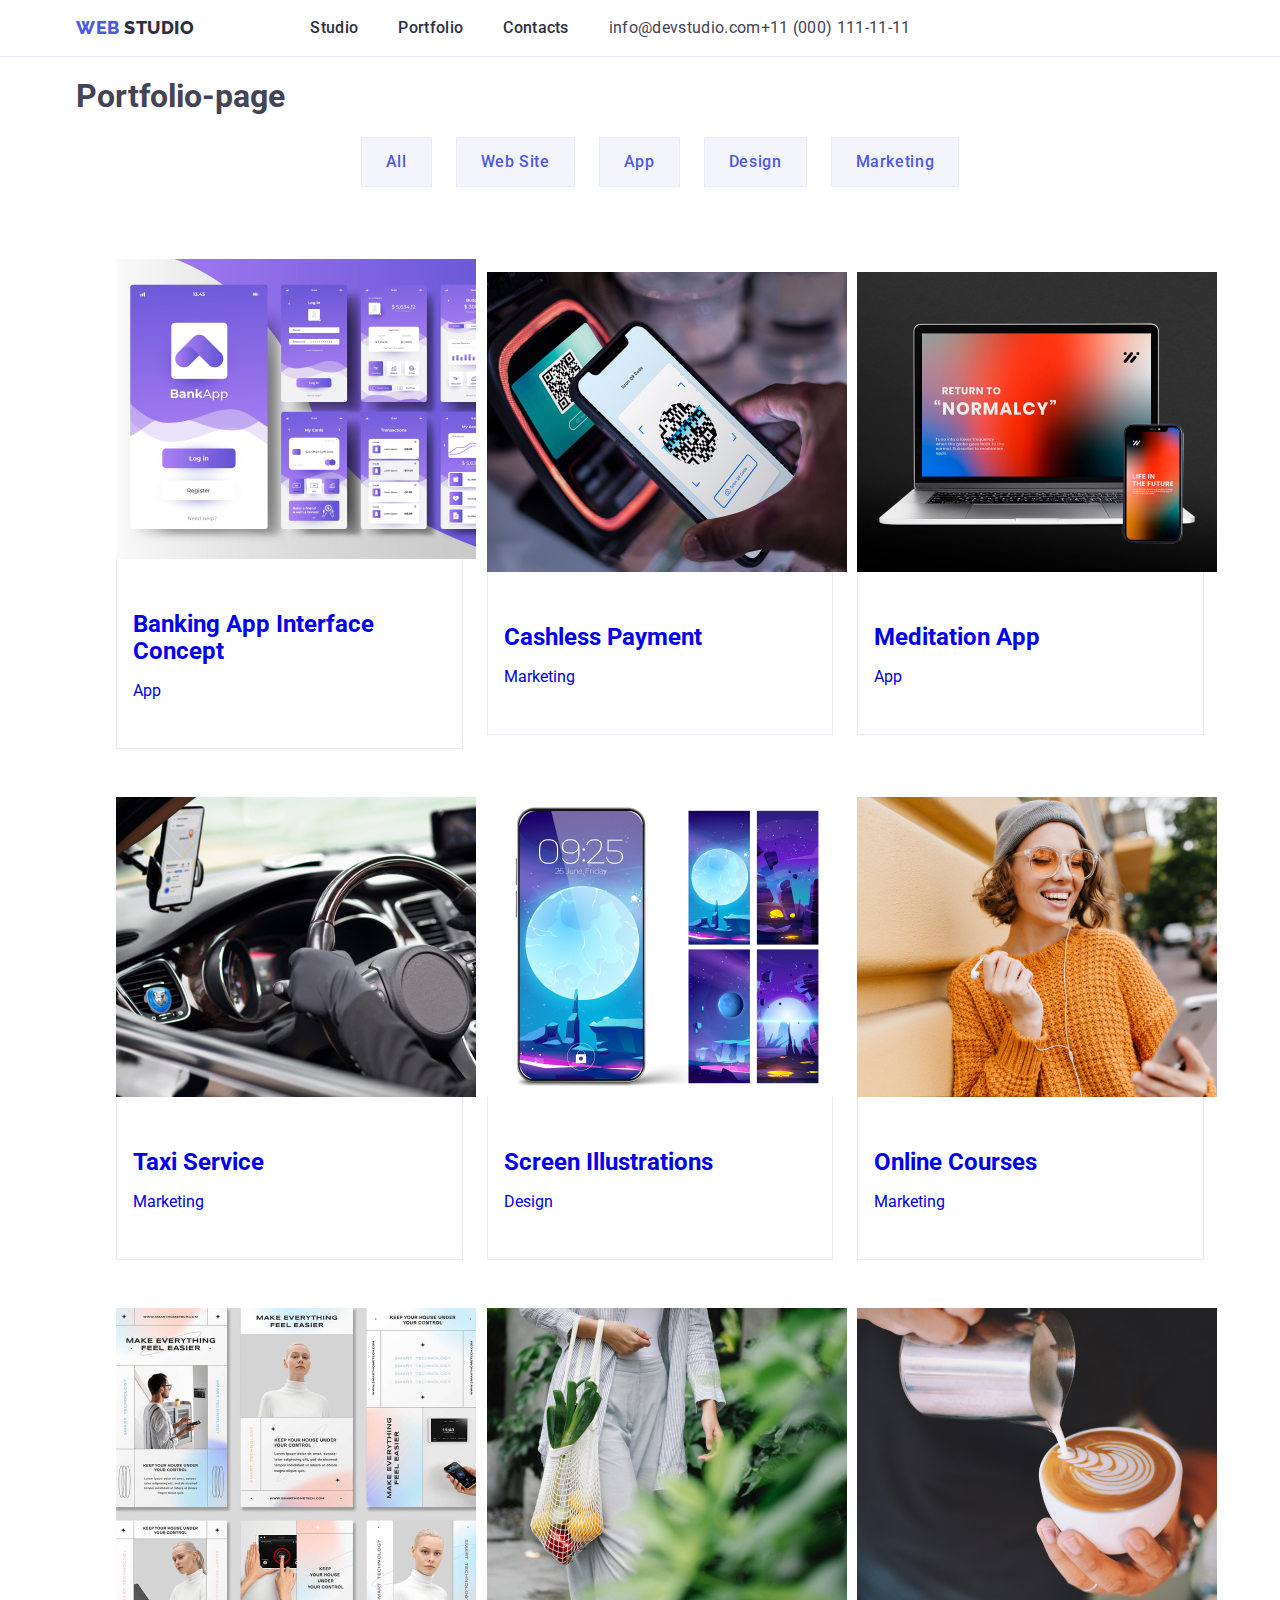
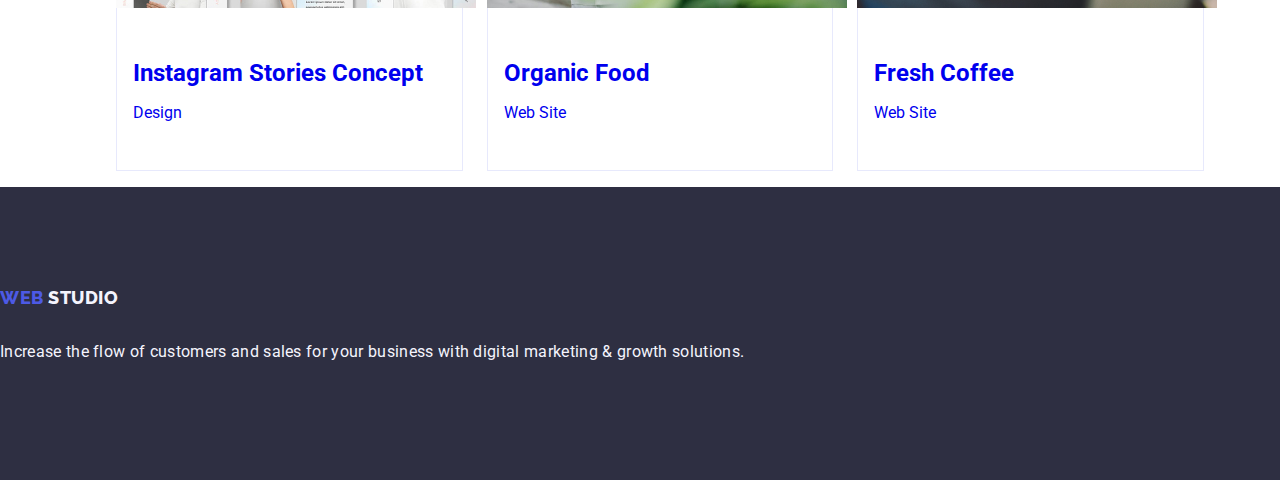
==== portfolio.html @ 375fd982 "Summarý" ====
<!DOCTYPE html>
<html lang="en">
<head>
    <meta charset="UTF-8">
    <meta name="viewport" content="width=device-width, initial-scale=1.0">
    <title>Portfolio</title>
    <link rel="preconnect" href="https://fonts.googleapis.com">
    <link rel="preconnect" href="https://fonts.gstatic.com" crossorigin>
    <link href="https://fonts.googleapis.com/css2?family=Raleway:wght@800&family=Roboto:wght@400;500;700&display=swap" rel="stylesheet">
    <link href="https://cdnjs.cloudflare.com/ajax/libs/modern-normalize/2.0.0/modern-normalize.min.css" rel="stylesheet">
    <link rel="stylesheet" href="./css/styles.css"/>
</head>

<body>

<header class="main-header"> 
    <div class="container navigation-portfolio">        
     <nav class="list list-navigation-portfolio"> 
         <a href="./index.html" class="link logo"> Web <span class= "logo-part-two"> Studio </span></a> 
         <ul class="list menu-navigation-portfolio">
            <li> <a class="link link-menu" href="./index.html" > Studio </a> </li>
            <li> <a class="link link-menu" href="./portfolio.html" > Portfolio </a> </li>
            <li> <a href="" class="link link-menu"> Contacts </a> </li>
        </ul>    
    </nav>
<address class="address">
    <ul class="list"> 
            <li> <a href="mailto:info@devstudio.com" class="link contact"> info@devstudio.com </a> </li>
            <li> <a href="tel:+110001111111" class="link contact"> +11 (000) 111-11-11</a> </li>
    </ul>
</address>
    </div>  
</header>    

<main>
<section class="section--portfolio">
<div class="container">       
    <h1> Portfolio-page</h1>
        <ul class="list list-section-portfolio">    
            <li><button type="button" class="button-portfolio">All</button></li> 
            <li><button type="button" class="button-portfolio">Web Site</button></li> 
            <li><button type="button" class="button-portfolio">App</button></li> 
            <li><button type="button" class="button-portfolio">Design</button></li> 
            <li><button type="button" class="button-portfolio">Marketing</button></li> 
        </ul> 

    <ul class="list list-portfolio"> 
        <li class="list-portfolio-two">   
            <a class="link" href="./index.html"> 
                    <img src="./images/banking-app.jpg" alt="banking-app-picture" width="360"/>
                <div class="container-portfolio">
                    <h2 class="h-two-portfolio">Banking App Interface Concept</h2>
                    <p class="paragraph-portfolio">App</p> 
                </div>
            </a>     
        </li> 
        
        <li class="list-portfolio-two">    
            <a class="link" href="./index.html">
                    <img src="./images/phone-payment.jpg" alt="phone-payment-picture" width="360"/> 
                 <div class="container-portfolio">
                    <h2 class="h-two-portfolio">Cashless Payment</h2> 
                    <p class="paragraph-portfolio">Marketing</p> 
                 </div>
            </a> 
        </li>
     
        <li class="list-portfolio-two">    
            <a class="link" href="./index.html">
                    <img src="./images/meditaion-app.jpg" alt="meditation-app-picture"  width="360"/> 
                 <div class="container-portfolio">
                    <h2 class="h-two-portfolio">Meditation App</h2> 
                    <p class="paragraph-portfolio">App</p>
                </div>
            </a> 
        </li>
    
        <li class="list-portfolio-two">    
            <a class="link" href="./index.html">
                    <img src="./images/taxi-service.jpg" alt="taxi-service-picture"  width="360"/> 
                <div class="container-portfolio">
                    <h2 class="h-two-portfolio">Taxi Service</h2> 
                    <p class="paragraph-portfolio">Marketing</p>   
                </div> 
            </a> 
        </li>
           
        <li class="list-portfolio-two">    
            <a class="link" href="./index.html">
                    <img src="./images/screen-ilustration.jpg" alt="screen-ilustration-picture" width="360"/> 
                 <div class="container-portfolio">
                    <h2 class="h-two-portfolio">Screen Illustrations</h2> 
                    <p class="paragraph-portfolio">Design</p>
                 </div>
            </a> 

        </li>

        <li class="list-portfolio-two"> 
            <a class="link" href="./index.html">
                 <img src="./images/online-coursers.jpg" alt="online-coursers-picture"  width="360"/>
                 <div class="container-portfolio">
                    <h2 class="h-two-portfolio">Online Courses</h2> 
                    <p class="paragraph-portfolio">Marketing</p>
                </div>
            </a> 
        </li>
           
        <li class="list-portfolio-two">    
            <a class="link" href="./index.html">
                    <img src="./images/instagram-stories.jpg" alt="instagram-stories-picture"   width="360"/>
                 <div class="container-portfolio">
                    <h2 class="h-two-portfolio">Instagram Stories Concept</h2> 
                    <p class="paragraph-portfolio">Design</p>
                </div>
            </a>    
        </li>

        <li class="list-portfolio-two">    
            <a class="link" href="./index.html">         
                    <img src="./images/organic-food.jpg" alt="organic-food-picture"   width="360"/> 
                <div class="container-portfolio">
                    <h2 class="h-two-portfolio">Organic Food</h2> 
                    <p class="paragraph-portfolio">Web Site</p>
                </div>
            </a> 
        </li>

        <li class="list-portfolio-two">    
            <a class="link" href="./index.html">
                    <img src="./images/coffee-pict.jpg" alt="coffee-picture"  width="360"/> 
                <div class="container-portfolio">
                    <h2 class="h-two-portfolio">Fresh Coffee</h2> 
                    <p class="paragraph-portfolio">Web Site</p> 
                </div>
            </a> 
        </li>    
    </ul>
</div>
</section>
</main>

<footer class="footer"> 
    <a href="index.html" class="link logo-footer"> Web <span class= "logo-part-two-footer"> Studio </span></a> 
    <p class="paragraph-footer">Increase the flow of customers and sales for your business with digital marketing & growth solutions.</p>
</footer>

</body>

</html>
---- css/styles.css ----
.list{
    list-style: none;
    text-decoration: none;
    display: flex;
    align-items: center;
}

.link{
    text-decoration: none;     
}

:root {
    --text-color: #2E2F42;
    --firstword-text-color: #4D5AE5;
    --backgroud-color: #2e2f42;
    --paragraph-color: #434455;
    --white-color: #F4F4FD;
    --body-color: #FFFFFF;
}

body {
    font-family: "Roboto", sans-serif;
    color: #434455;
    background-color: var(--body-color);
    letter-spacing: 0.02;
}

img {
    display: block;
}

/* header*/

.main-header{
    border-bottom: 1px solid #e7e9fc;
}
    
.navigation{
    display: flex;
    width: 1158px;
    margin: 0 auto;
    padding: 0 15px;
}

.menu {
    display: flex;
    gap: 40px;
}

.logo {
    color: var(--firstword-text-color);
    font-family: Raleway, sans-serif;
    font-size: 18px;
    font-style: normal;
    font-weight: 800;
    letter-spacing: 0.03em;
    text-transform: uppercase;
    text-decoration: none;
    line-height: 1.17;
    margin-right: 76px;
    gap: 40px;
}

.logo-part-two {
    color: var(--text-color);
}

.link-menu {
    color: var(--text-color);
    font-family: Roboto, sans-serif;
    font-size: 16px;
    font-style: normal;
    font-weight: 500;
    line-height: 1.5;
    letter-spacing: 0.02em;
    padding: 24px 0;
}

.link-menu:hover,
.link-menu:focus {
    color: #404BBF;
}

.address {
    font-style: normal;
    display: flex;
    gap: 40px;
}

.contact {
    color: #434455;
    font-family: Roboto, sans-serif;
    font-size: 16px;
    font-style: normal;
    font-weight: 400;
    line-height: 24px;
    letter-spacing: 0.32px;
    text-decoration: none;
}

.contact:hover,
.contact:focus {
    color: #404bbf
}


/*main*/
/*section 1*/
.section-one {
    background-color: #2e2f42;
    padding: 188px 0;
}

.main-text {
    background-color: var(--backgroud-color);
    color: #ffffff;
    text-align: center;
    font-family: Roboto, sans-serif;
    font-size: 56px;
    font-style: normal;
    font-weight: 700;
    line-height: 1.07;
    letter-spacing: 0.02em;
    max-width: 496px;
}

.main-page-button {
    background-color: #4D5AE5;
    color: #ffffff;
    font-family: Roboto, sans-serif;
    font-size: 16px;
    font-style: normal;
    font-weight: 500;
    line-height: 1.5;
    letter-spacing: 0.04em;
    display: block;
    min-width: 169px;
    height: 56px;
    border: none;
    border-radius: 4px;
    cursor: pointer;
}

.main-page-button:hover,
.main-page-button:focus {
    background-color: #404BBF
}

/*section 2*/

.strenghts{

}

.section-two {
    padding: 120px 0;
    display: flex;
    gap: 24px;
}

.list-section-two {
    width: calc((100% - 72px) / 4);
}

.paragraph {
    color: var(--paragraph-color);
    font-family: Roboto, sans-serif;
    font-size: 16px;
    font-style: normal;
    font-weight: 400;
    line-height: 1.5;
    letter-spacing: 0.32px;
    margin-bottom: 8px;
}

/*section 3*/

.section-three {
    padding-bottom: 120px;
}

.text-wawd {
    color: var(--text-color);
    text-align: center;
    font-family: Roboto, sans-serif;
    font-size: 36px;
    font-style: normal;
    font-weight: 700;
    line-height: 1.11;
    letter-spacing: 0.02em;
    text-transform: capitalize;
    margin-bottom: 72px;
}

.spysok-section-three {
    display: flex;
    gap: 24px;
}

.list-section-three {
    width: calc((100% - 48px) / 3);
}

/*section 4*/

.section-four {
    background-color: #F4F4FD;
    padding: 120px 0;
}

.text-our-team {
    color: var(--text-color);
    text-align: center;
    font-family: Robotom, sens-serif;
    font-size: 36px;
    font-style: normal;
    font-weight: 700;
    line-height: 1.11;
    letter-spacing: 0.02em;
    text-transform: capitalize;
    margin-bottom: 72px;
}

.list-section-four {
    display: flex;
    gap: 24px;
}

.section-four-li {
    background-color: #FFFFFF;
    width: calc((100% - 72px) / 4);
    border-radius: 0px 0px 4px 4px;
}

.name-job {
    padding: 32px 0;
}

.header-section-four {
    color: var(--text-color);
    text-align: center;
    font-family: Roboto, sans-serif;
    font-size: 20px;
    font-style: normal;
    font-weight: 500;
    line-height: 1.2;
    letter-spacing: 0.02em;
    margin-bottom: 8px;
}

.paragraph-our-team {
    color: var(--paragraph-color);
    text-align: center;
    font-family: Roboto;
    font-size: 16px;
    font-style: normal;
    font-weight: 400;
    line-height: 1.5;
    letter-spacing: 0.02em;
}

/*footer*/

.footer {
    background-color: var(--backgroud-color);
    padding: 100px 0;
}

.logo-footer {
    color: var(--firstword-text-color);
    font-family: Raleway, sans-serif;
    font-size: 18px;
    font-style: normal;
    font-weight: 800;
    letter-spacing: 0.03em;
    text-transform: uppercase;
    text-decoration: none;
    line-height: 1.17;
    display: inline-block;
    margin-bottom: 16px;
    max-width: 264px;
}

.logo-part-two-footer {
    color: #f4f4fd;
}

.paragraph-footer {
    color: var(--white-color);
    font-family: Roboto, sans-serif;
    font-size: 16px;
    font-style: normal;
    font-weight: 400;
    line-height: 1.5;
    letter-spacing: 0.02em;
}



/*portfolio page*/

/*header portfolio*/

/*+main header*/

.navigation-portfolio{
    display: flex;
    width: 1158px;
    margin: 0 auto;
    padding: 0 15px;
}

.list-navigation-portfolio {
    display: flex;
    align-items: center;
}

/*+logo*/

/*+logo-part-two*/

.menu-navigation-portfolio {
    display: flex;
    gap: 40px;
}

/*+link-menu*/

.container{
    width: 1158px;
    margin: 0 auto;
    padding: 0 15px;
}

/*+address*/

/*+contact*/


/*main-page-portfolio*/

/*ul-first*/

.section-portfolio{
    padding-top: 96px;
    padding-bottom: 120px;
}

.list-section-portfolio{
    display: flex;
    justify-content: center;
    gap: 24px;
    margin-bottom: 72px;
}

.button-portfolio {
    color: var(--firstword-text-color);
    background-color: var(--white-color);
    text-align: center;
    font-family: Roboto, sans-serif;
    font-size: 16px;
    font-style: normal;
    font-weight: 500;
    line-height: 1.5;
    letter-spacing: 0.04em;
    cursor: pointer;
    padding: 12px 24px;
    border: 1px solid #e7e9fc;
}

.button-portfolio:hover,
.button-portfolio:focus {
    color: #FFFFFF;
    background-color: #404BBF;
    border: 1px solid transparent;
    border-radius: 4px;
}

/*ul-two*/

.list-portfolio {
    display: flex;
    flex-wrap: wrap;
    column-gap: 24px;
    row-gap: 48px;
}

.list-portfolio-two {
    width: calc((100% - 48px) / 3);
}

.container-portfolio {
    padding: 32px 16px;
    border: 1px solid #e7e9fc;
    border-top: none;
}

.h-two-portfolio {
    margin-bottom: 8px;
}

.link>.h-two-portfolio {
    color: var(--text-color);
    font-family: Roboto, sans-serif;
    font-size: 20px;
    font-style: normal;
    font-weight: 500;
    line-height: 1.2;
    letter-spacing: 0.02em;
}

.link>.paragraph-portfolio {
    color: var(--paragraph-color);
    font-family: Roboto, sans-serif;
    font-size: 16px;
    font-style: normal;
    font-weight: 400;
    line-height: 1.5;
    letter-spacing: 0.02em;
}

/*+footer*/
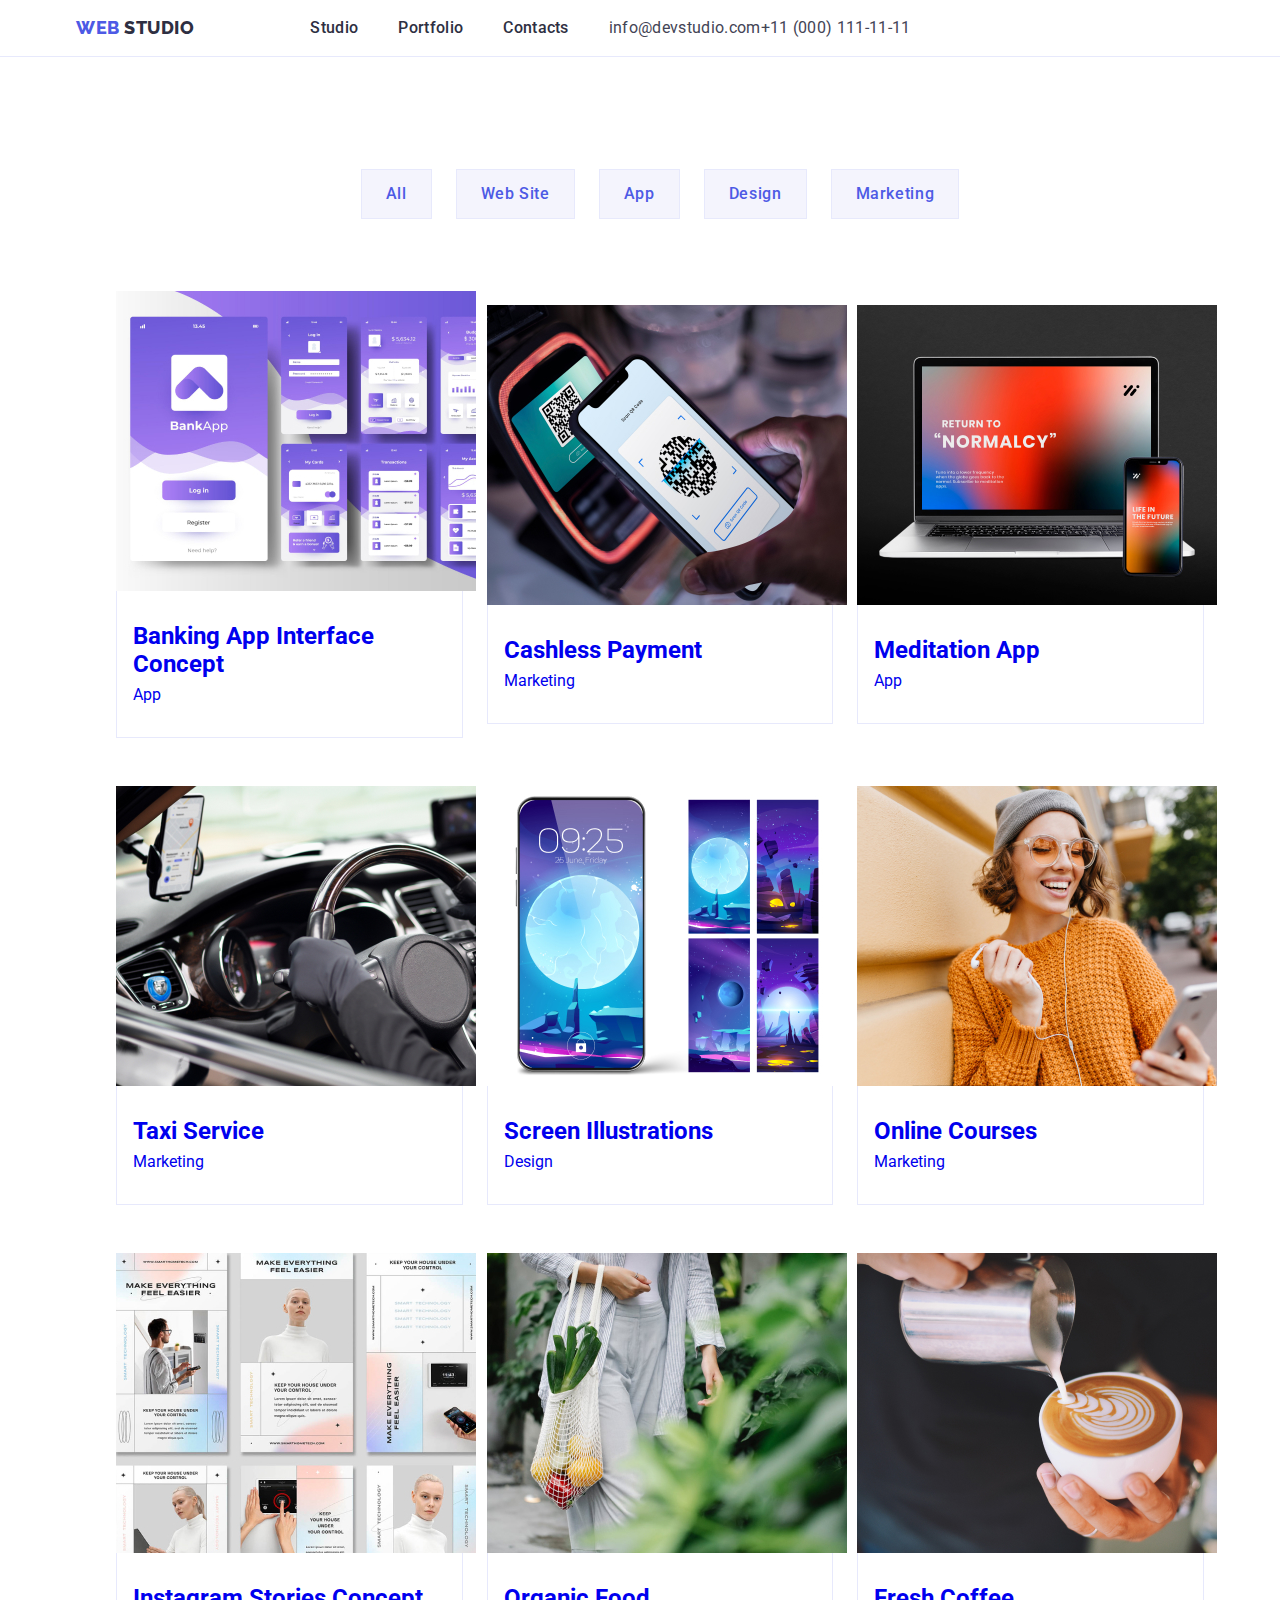
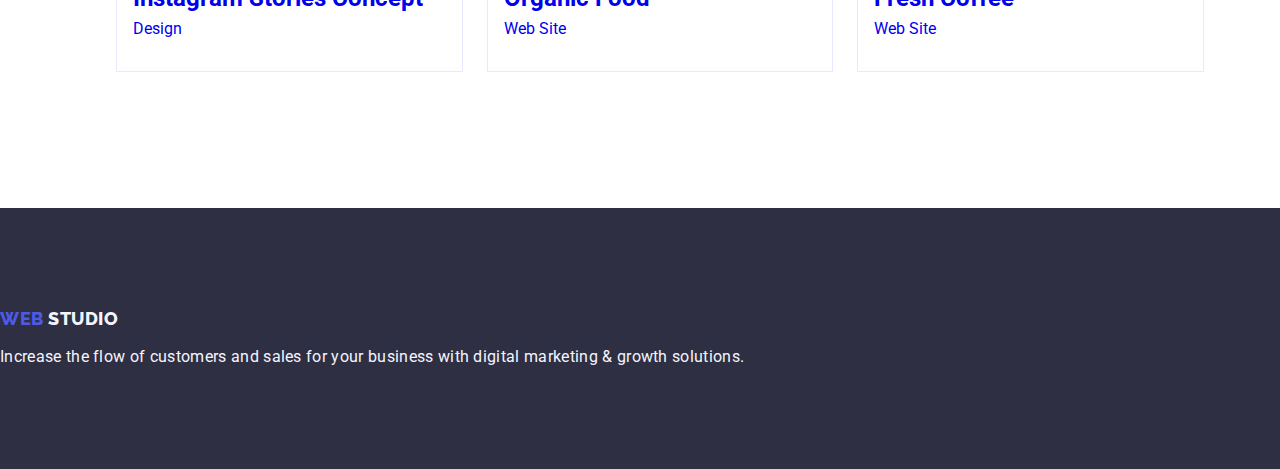
==== commit 527fc86a: "Summary" ====
--- a/portfolio.html
+++ b/portfolio.html
@@ -4,11 +4,13 @@
     <meta charset="UTF-8">
     <meta name="viewport" content="width=device-width, initial-scale=1.0">
     <title>Portfolio</title>
+    <link rel="stylesheet" href="node_modules/modern-normalize/modern-normalize.css">
     <link rel="preconnect" href="https://fonts.googleapis.com">
     <link rel="preconnect" href="https://fonts.gstatic.com" crossorigin>
     <link href="https://fonts.googleapis.com/css2?family=Raleway:wght@800&family=Roboto:wght@400;500;700&display=swap" rel="stylesheet">
-    <link href="https://cdnjs.cloudflare.com/ajax/libs/modern-normalize/2.0.0/modern-normalize.min.css" rel="stylesheet">
+    <link rel="stylesheet" href="https://cdn.jsdelivr.net/npm/modern-normalize@2.0.0/modern-normalize.min.css">
     <link rel="stylesheet" href="./css/styles.css"/>
+    
 </head>
 
 <body>
@@ -33,9 +35,9 @@
 </header>    
 
 <main>
-<section class="section--portfolio">
+<section class="section">
 <div class="container">       
-    <h1> Portfolio-page</h1>
+    <h1 class="visually-hidden"> Portfolio-page</h1>
         <ul class="list list-section-portfolio">    
             <li><button type="button" class="button-portfolio">All</button></li> 
             <li><button type="button" class="button-portfolio">Web Site</button></li> 
--- a/css/styles.css
+++ b/css/styles.css
@@ -29,6 +29,21 @@
     display: block;
 }
 
+*{
+    box-sizing: border-box;
+}
+
+h1,h2,h3,h4,p {
+    margin-top:0;
+    margin-bottom: 0;
+}
+
+.visually-hidden{
+    display:none;
+}
+  
+
+
 /* header*/
 
 .main-header{
@@ -38,6 +53,7 @@
 .navigation{
     display: flex;
     width: 1158px;
+    height: 72px;
     margin: 0 auto;
     padding: 0 15px;
 }
@@ -87,6 +103,11 @@
     gap: 40px;
 }
 
+.list-nav-portfolio{
+    gap: 40px;
+    display: flex;
+}
+
 .contact {
     color: #434455;
     font-family: Roboto, sans-serif;
@@ -148,8 +169,20 @@
 
 /*section 2*/
 
-.strenghts{
-
+
+.section-two-main-page{
+    padding: 120px 0;
+}
+
+.header-three{
+    color: var(--text-color);
+    font-family: Roboto;
+    font-size: 20px;
+    font-style: normal;
+    font-weight: 500;
+    line-height: 1.2;
+    letter-spacing: 0.4px;
+    margin-bottom: 8px;
 }
 
 .section-two {
@@ -228,8 +261,8 @@
 
 .section-four-li {
     background-color: #FFFFFF;
+    border-radius: 0px 0px 4px 4px;
     width: calc((100% - 72px) / 4);
-    border-radius: 0px 0px 4px 4px;
 }
 
 .name-job {
@@ -341,7 +374,7 @@
 
 /*ul-first*/
 
-.section-portfolio{
+.section{
     padding-top: 96px;
     padding-bottom: 120px;
 }
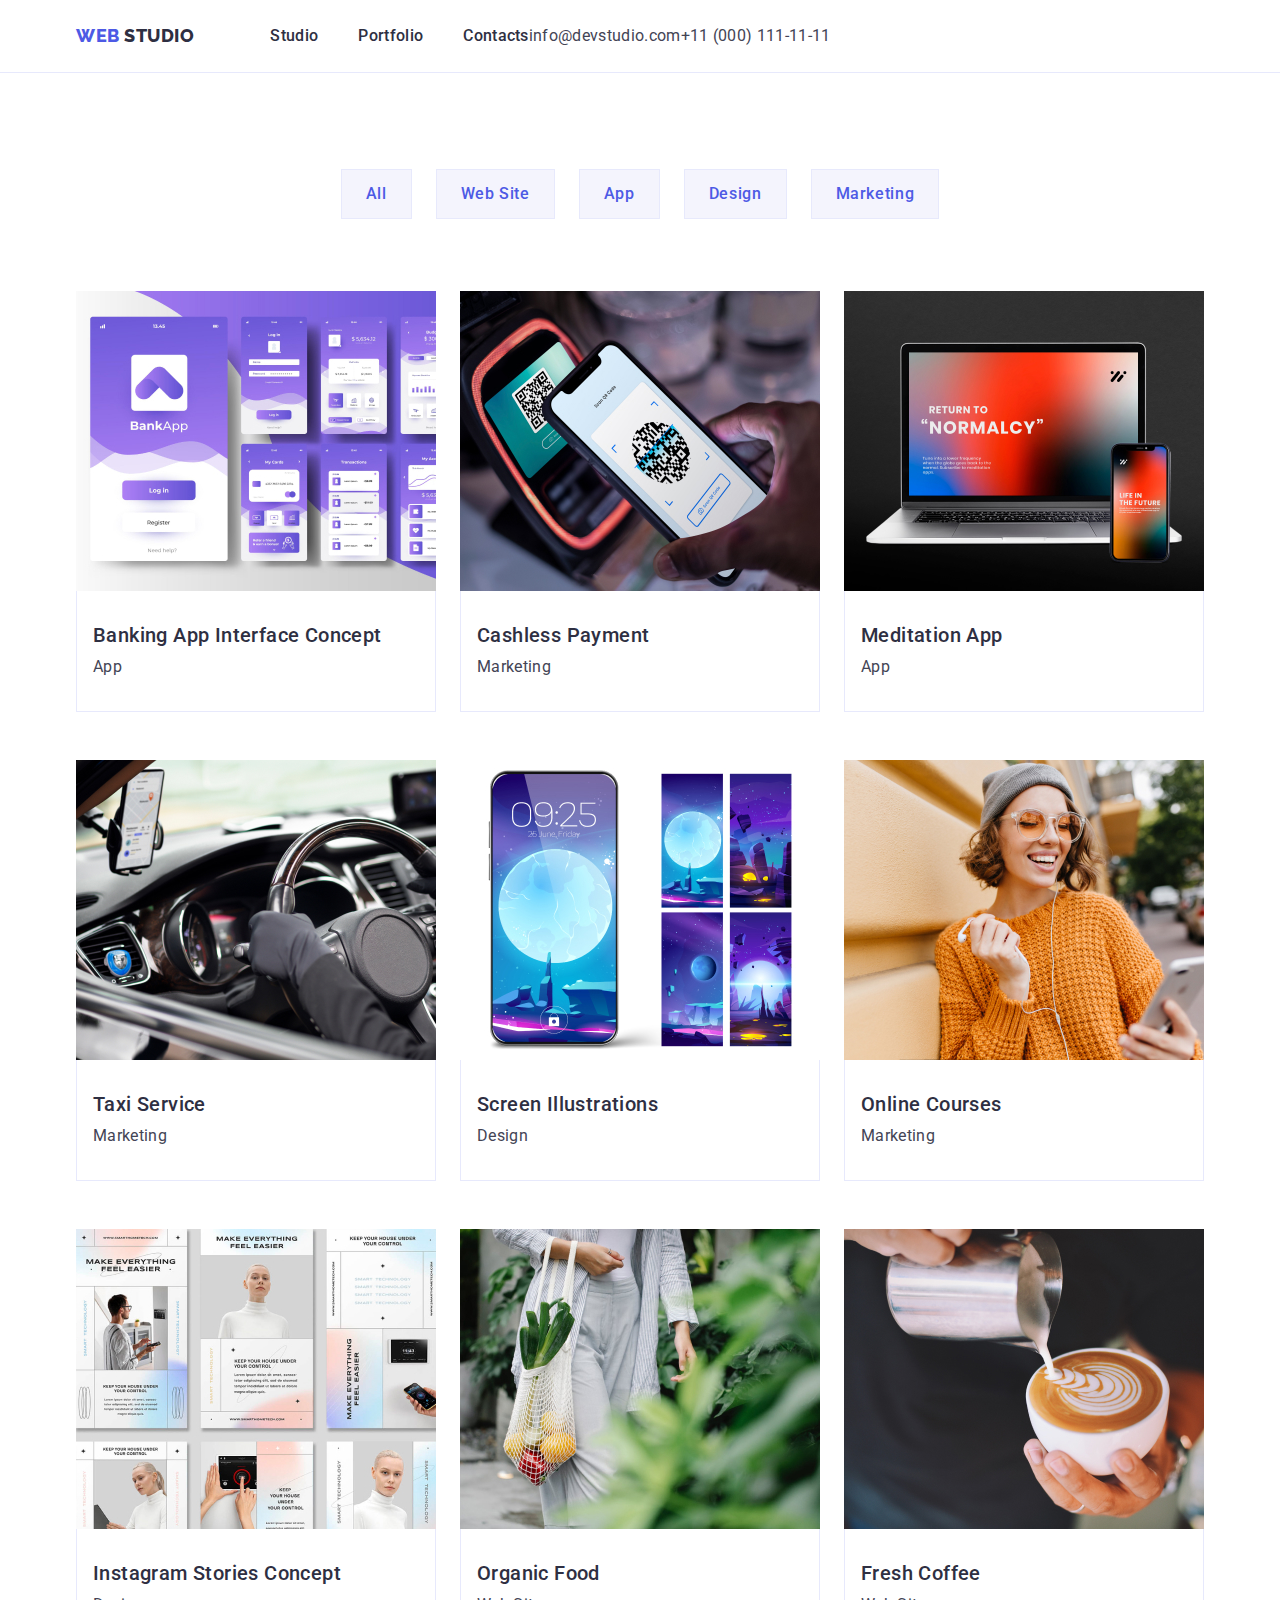
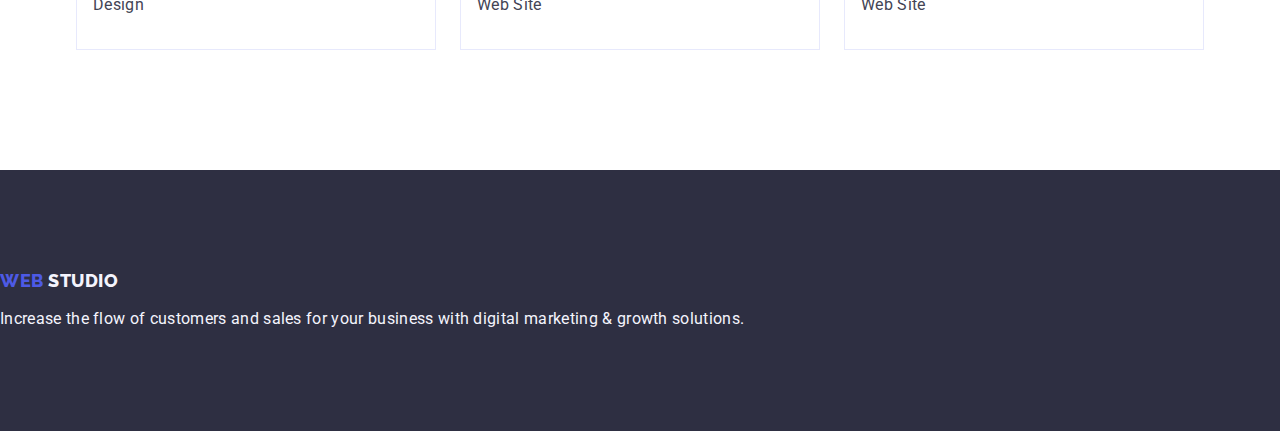
==== commit 7a41786d: "Summary" ====
--- a/portfolio.html
+++ b/portfolio.html
@@ -8,7 +8,7 @@
     <link rel="preconnect" href="https://fonts.googleapis.com">
     <link rel="preconnect" href="https://fonts.gstatic.com" crossorigin>
     <link href="https://fonts.googleapis.com/css2?family=Raleway:wght@800&family=Roboto:wght@400;500;700&display=swap" rel="stylesheet">
-    <link rel="stylesheet" href="https://cdn.jsdelivr.net/npm/modern-normalize@2.0.0/modern-normalize.min.css">
+    <link rel="stylesheet" href="./css/modern-normalize.css">
     <link rel="stylesheet" href="./css/styles.css"/>
     
 </head>
@@ -25,6 +25,7 @@
             <li> <a href="" class="link link-menu"> Contacts </a> </li>
         </ul>    
     </nav>
+    
 <address class="address">
     <ul class="list"> 
             <li> <a href="mailto:info@devstudio.com" class="link contact"> info@devstudio.com </a> </li>
--- a/css/styles.css
+++ b/css/styles.css
@@ -38,6 +38,11 @@
     margin-bottom: 0;
 }
 
+ol, ul{
+    margin-top: 0;
+    margin-bottom: 0;
+    padding-left: 0;
+}
 .visually-hidden{
     display:none;
 }
@@ -54,8 +59,6 @@
     display: flex;
     width: 1158px;
     height: 72px;
-    margin: 0 auto;
-    padding: 0 15px;
 }
 
 .menu {
@@ -129,6 +132,8 @@
 /*section 1*/
 .section-one {
     background-color: #2e2f42;
+    height: 600px;
+    flex-shrink: 0;
     padding: 188px 0;
 }
 
@@ -339,8 +344,7 @@
 .navigation-portfolio{
     display: flex;
     width: 1158px;
-    margin: 0 auto;
-    padding: 0 15px;
+    height: 72px;
 }
 
 .list-navigation-portfolio {
@@ -429,6 +433,13 @@
 }
 
 .h-two-portfolio {
+    color: var(--text-color);
+    font-family: Roboto;
+    font-size: 20px;
+    font-style: normal;
+    font-weight: 500;
+    line-height: 1.2;
+    letter-spacing: 0.4px;
     margin-bottom: 8px;
 }
 
@@ -442,7 +453,7 @@
     letter-spacing: 0.02em;
 }
 
-.link>.paragraph-portfolio {
+.paragraph-portfolio {
     color: var(--paragraph-color);
     font-family: Roboto, sans-serif;
     font-size: 16px;
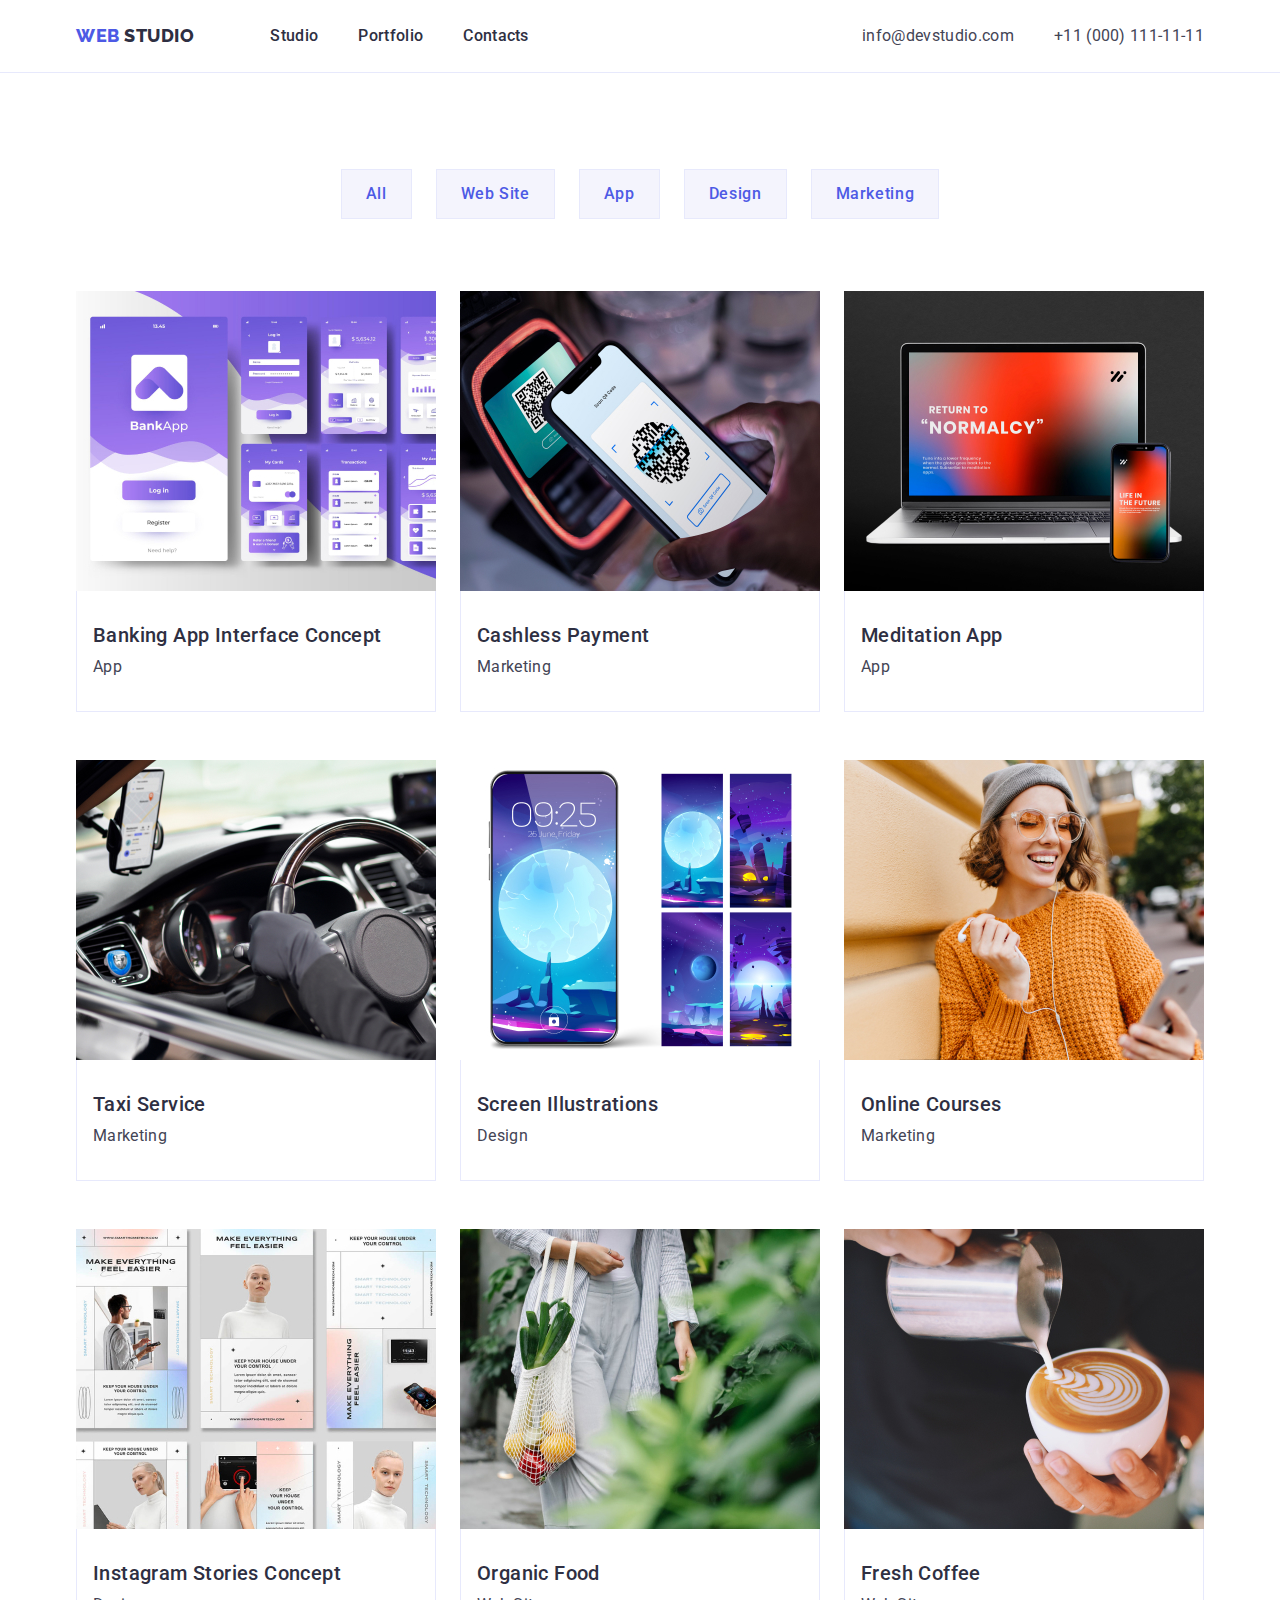
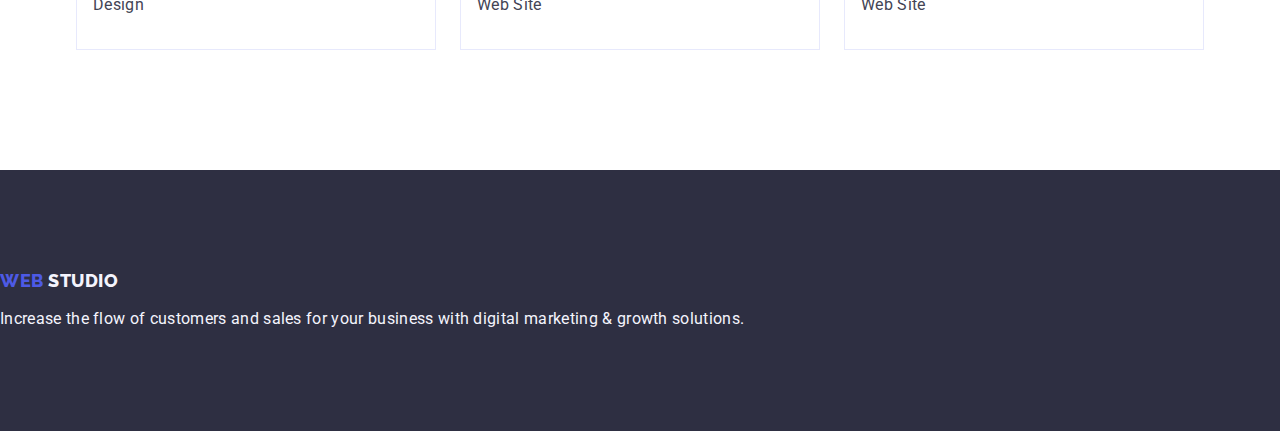
==== commit d9b48935: "Summary" ====
--- a/portfolio.html
+++ b/portfolio.html
@@ -4,11 +4,10 @@
     <meta charset="UTF-8">
     <meta name="viewport" content="width=device-width, initial-scale=1.0">
     <title>Portfolio</title>
-    <link rel="stylesheet" href="node_modules/modern-normalize/modern-normalize.css">
     <link rel="preconnect" href="https://fonts.googleapis.com">
     <link rel="preconnect" href="https://fonts.gstatic.com" crossorigin>
     <link href="https://fonts.googleapis.com/css2?family=Raleway:wght@800&family=Roboto:wght@400;500;700&display=swap" rel="stylesheet">
-    <link rel="stylesheet" href="./css/modern-normalize.css">
+    <link rel="stylesheet" href="https://cdn.jsdelivr.net/npm/modern-normalize@2.0.0/modern-normalize.min.css"> 
     <link rel="stylesheet" href="./css/styles.css"/>
     
 </head>
@@ -16,8 +15,8 @@
 <body>
 
 <header class="main-header"> 
-    <div class="container navigation-portfolio">        
-     <nav class="list list-navigation-portfolio"> 
+    <div class="container navigation">        
+     <nav class="list "> 
          <a href="./index.html" class="link logo"> Web <span class= "logo-part-two"> Studio </span></a> 
          <ul class="list menu-navigation-portfolio">
             <li> <a class="link link-menu" href="./index.html" > Studio </a> </li>
@@ -25,9 +24,9 @@
             <li> <a href="" class="link link-menu"> Contacts </a> </li>
         </ul>    
     </nav>
-    
+
 <address class="address">
-    <ul class="list"> 
+    <ul class="list list-address-portfolio"> 
             <li> <a href="mailto:info@devstudio.com" class="link contact"> info@devstudio.com </a> </li>
             <li> <a href="tel:+110001111111" class="link contact"> +11 (000) 111-11-11</a> </li>
     </ul>
--- a/css/styles.css
+++ b/css/styles.css
@@ -53,12 +53,16 @@
 
 .main-header{
     border-bottom: 1px solid #e7e9fc;
+
 }
     
 .navigation{
     display: flex;
     width: 1158px;
     height: 72px;
+    justify-content: space-between;
+    align-items: center;
+
 }
 
 .menu {
@@ -93,6 +97,7 @@
     line-height: 1.5;
     letter-spacing: 0.02em;
     padding: 24px 0;
+    display: block;
 }
 
 .link-menu:hover,
@@ -134,28 +139,29 @@
     background-color: #2e2f42;
     height: 600px;
     flex-shrink: 0;
-    padding: 188px 0;
+    width:  1440px;
+    margin-left: auto;
+    margin-right: auto;
+    padding: 188px 472px 292px 472px;
 }
 
 .main-text {
     background-color: var(--backgroud-color);
     color: #ffffff;
     text-align: center;
-    font-family: Roboto, sans-serif;
     font-size: 56px;
-    font-style: normal;
     font-weight: 700;
     line-height: 1.07;
     letter-spacing: 0.02em;
     max-width: 496px;
+    margin-left: auto;
+    margin-bottom: auto;
 }
 
 .main-page-button {
     background-color: #4D5AE5;
     color: #ffffff;
-    font-family: Roboto, sans-serif;
-    font-size: 16px;
-    font-style: normal;
+    font-size: 16px;
     font-weight: 500;
     line-height: 1.5;
     letter-spacing: 0.04em;
@@ -165,6 +171,8 @@
     border: none;
     border-radius: 4px;
     cursor: pointer;
+    margin: 48px 163px;
+    padding:16px 32px;
 }
 
 .main-page-button:hover,
@@ -220,9 +228,7 @@
 .text-wawd {
     color: var(--text-color);
     text-align: center;
-    font-family: Roboto, sans-serif;
     font-size: 36px;
-    font-style: normal;
     font-weight: 700;
     line-height: 1.11;
     letter-spacing: 0.02em;
@@ -333,8 +339,6 @@
     letter-spacing: 0.02em;
 }
 
-
-
 /*portfolio page*/
 
 /*header portfolio*/
@@ -357,6 +361,11 @@
 /*+logo-part-two*/
 
 .menu-navigation-portfolio {
+    display: flex;
+    gap: 40px;
+}
+
+.item-link-menu {
     display: flex;
     gap: 40px;
 }
@@ -370,6 +379,10 @@
 }
 
 /*+address*/
+.list-address-portfolio{
+    gap:40px;
+    display: flex;
+}
 
 /*+contact*/
 
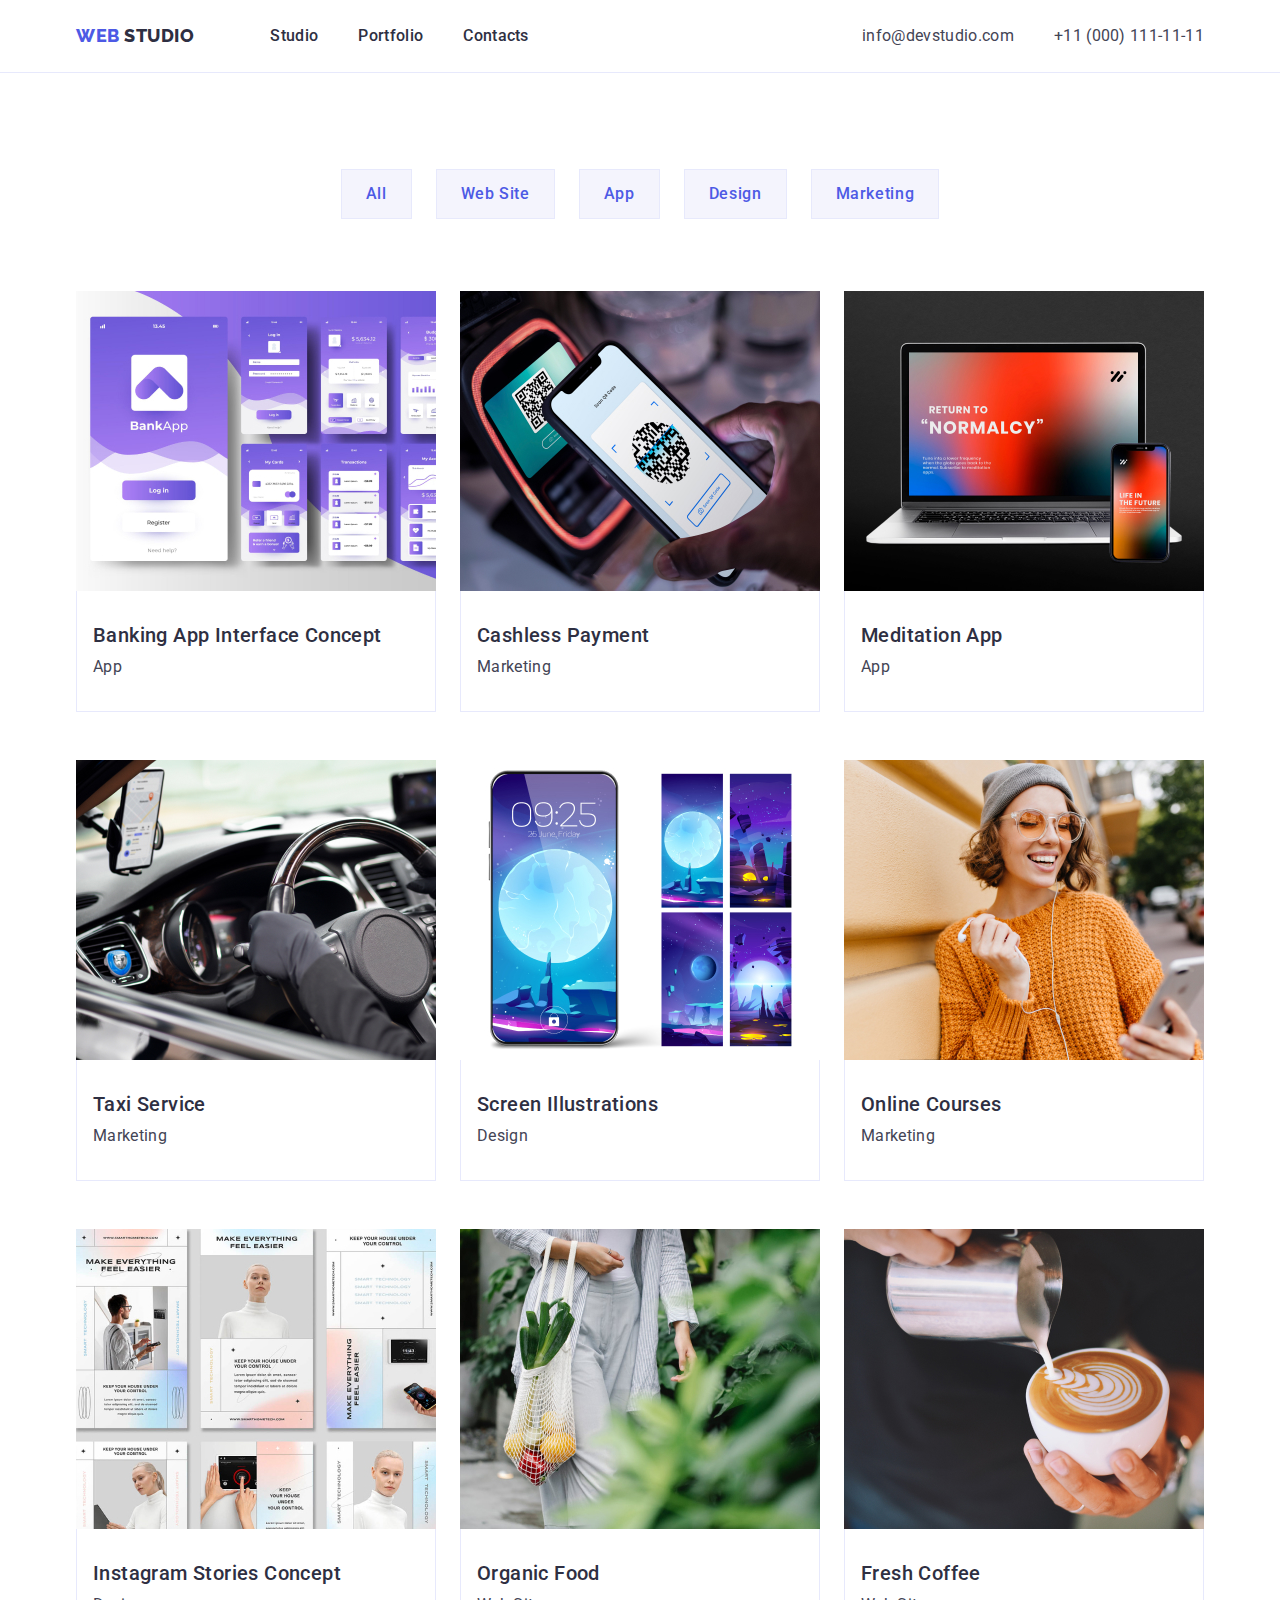
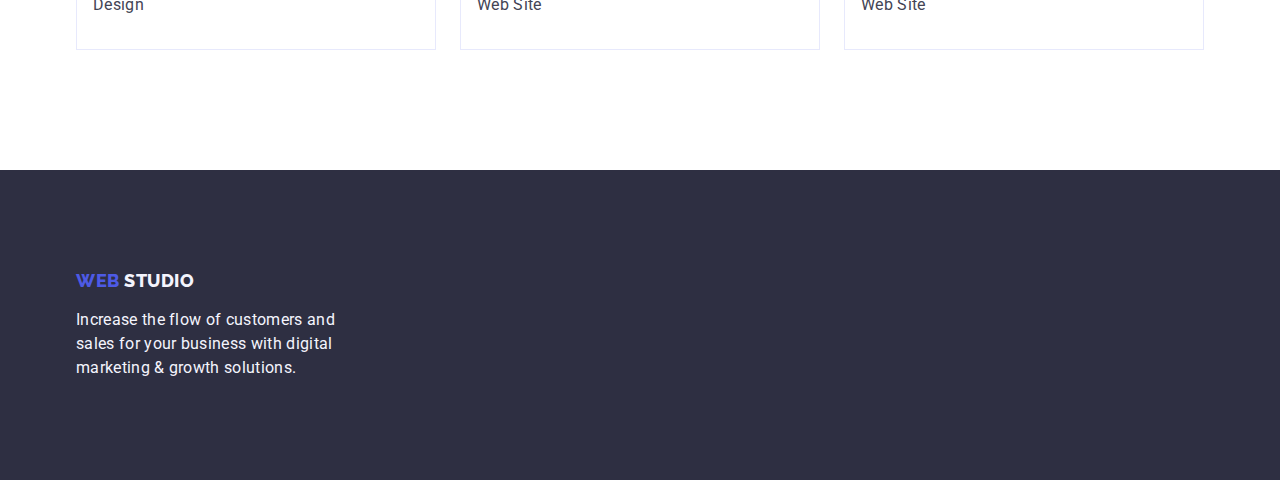
==== commit 7aca0837: "Summary" ====
--- a/portfolio.html
+++ b/portfolio.html
@@ -143,8 +143,10 @@
 </main>
 
 <footer class="footer"> 
+    <div class="container"> 
     <a href="index.html" class="link logo-footer"> Web <span class= "logo-part-two-footer"> Studio </span></a> 
     <p class="paragraph-footer">Increase the flow of customers and sales for your business with digital marketing & growth solutions.</p>
+    </div>
 </footer>
 
 </body>
--- a/css/styles.css
+++ b/css/styles.css
@@ -1,3 +1,4 @@
+/*=====Main CHATACTERISTICK======*/
 .list{
     list-style: none;
     text-decoration: none;
@@ -23,6 +24,7 @@
     color: #434455;
     background-color: var(--body-color);
     letter-spacing: 0.02;
+    box-sizing: border-box;
 }
 
 img {
@@ -44,12 +46,23 @@
     padding-left: 0;
 }
 .visually-hidden{
-    display:none;
-}
-  
-
-
-/* header*/
+    position: absolute;
+    width: 1px;
+    height: 1px;
+    margin: -1px;
+    border: 0;
+    padding: 0;
+    white-space: nowrap;
+    clip-path: inset(100%);
+    clip: rect(0 0 0 0);
+    overflow: hidden;
+}
+/*=====End-Main CHATACTERISTICK======*/
+
+
+
+
+/*=====HEADER-MAIN-PAGE=====*/
 
 .main-header{
     border-bottom: 1px solid #e7e9fc;
@@ -57,11 +70,12 @@
 }
     
 .navigation{
-    display: flex;
-    width: 1158px;
+    width: 1154px;
     height: 72px;
+    display: flex;
     justify-content: space-between;
     align-items: center;
+    flex-direction: row;
 
 }
 
@@ -107,6 +121,7 @@
 
 .address {
     font-style: normal;
+    margin-left: auto;
     display: flex;
     gap: 40px;
 }
@@ -132,17 +147,19 @@
     color: #404bbf
 }
 
+/*=====END-HEADER-MAIN-PAGE=====*/
+
+
 
 /*main*/
-/*section 1*/
+
+
+/*=====SECTION-1=====*/
 .section-one {
     background-color: #2e2f42;
-    height: 600px;
-    flex-shrink: 0;
-    width:  1440px;
     margin-left: auto;
     margin-right: auto;
-    padding: 188px 472px 292px 472px;
+    padding: 188px 0;
 }
 
 .main-text {
@@ -153,13 +170,14 @@
     font-weight: 700;
     line-height: 1.07;
     letter-spacing: 0.02em;
-    max-width: 496px;
+    max-width: 496px; 
     margin-left: auto;
-    margin-bottom: auto;
+    margin-right: auto;
+    margin-bottom: 48px;;
 }
 
 .main-page-button {
-    background-color: #4D5AE5;
+    background-color: var(--firstword-text-color);
     color: #ffffff;
     font-size: 16px;
     font-weight: 500;
@@ -171,18 +189,22 @@
     border: none;
     border-radius: 4px;
     cursor: pointer;
-    margin: 48px 163px;
     padding:16px 32px;
+    min-width: 169px;
+    height: 56px;
+    margin-left: auto;
+    margin-right: auto;
 }
 
 .main-page-button:hover,
 .main-page-button:focus {
     background-color: #404BBF
 }
-
-/*section 2*/
-
-
+/*=====END-SECTION-1=====*/
+
+
+
+/*=====SECTION-2=====*/
 .section-two-main-page{
     padding: 120px 0;
 }
@@ -218,9 +240,11 @@
     letter-spacing: 0.32px;
     margin-bottom: 8px;
 }
-
-/*section 3*/
-
+/*=====END-SECTION-2=====*/
+
+
+
+/*=====SECTION-3=====*/
 .section-three {
     padding-bottom: 120px;
 }
@@ -244,9 +268,10 @@
 .list-section-three {
     width: calc((100% - 48px) / 3);
 }
-
-/*section 4*/
-
+/*=====END-SECTION-3=====*/
+
+
+/*=====SECTION-4=====*/
 .section-four {
     background-color: #F4F4FD;
     padding: 120px 0;
@@ -302,9 +327,11 @@
     line-height: 1.5;
     letter-spacing: 0.02em;
 }
-
-/*footer*/
-
+/*=====END-SECTION-4=====*/
+
+
+
+/*=====FOOTER=====*/
 .footer {
     background-color: var(--backgroud-color);
     padding: 100px 0;
@@ -321,12 +348,13 @@
     text-decoration: none;
     line-height: 1.17;
     display: inline-block;
-    margin-bottom: 16px;
-    max-width: 264px;
+    margin-bottom: 17px;
+    
 }
 
 .logo-part-two-footer {
     color: #f4f4fd;
+    
 }
 
 .paragraph-footer {
@@ -337,11 +365,16 @@
     font-weight: 400;
     line-height: 1.5;
     letter-spacing: 0.02em;
-}
-
-/*portfolio page*/
-
-/*header portfolio*/
+    max-width: 264px;
+
+}
+/*=====END-FOOTER=====*/
+
+
+
+
+/*=====PORTFOLIO-PAGE=====*/
+/*=====header portfolio=====*/
 
 /*+main header*/
 
@@ -387,10 +420,10 @@
 /*+contact*/
 
 
-/*main-page-portfolio*/
-
-/*ul-first*/
-
+
+/*=====main-page-portfolio=====*/
+
+/*=====UL-first=====*/
 .section{
     padding-top: 96px;
     padding-bottom: 120px;
